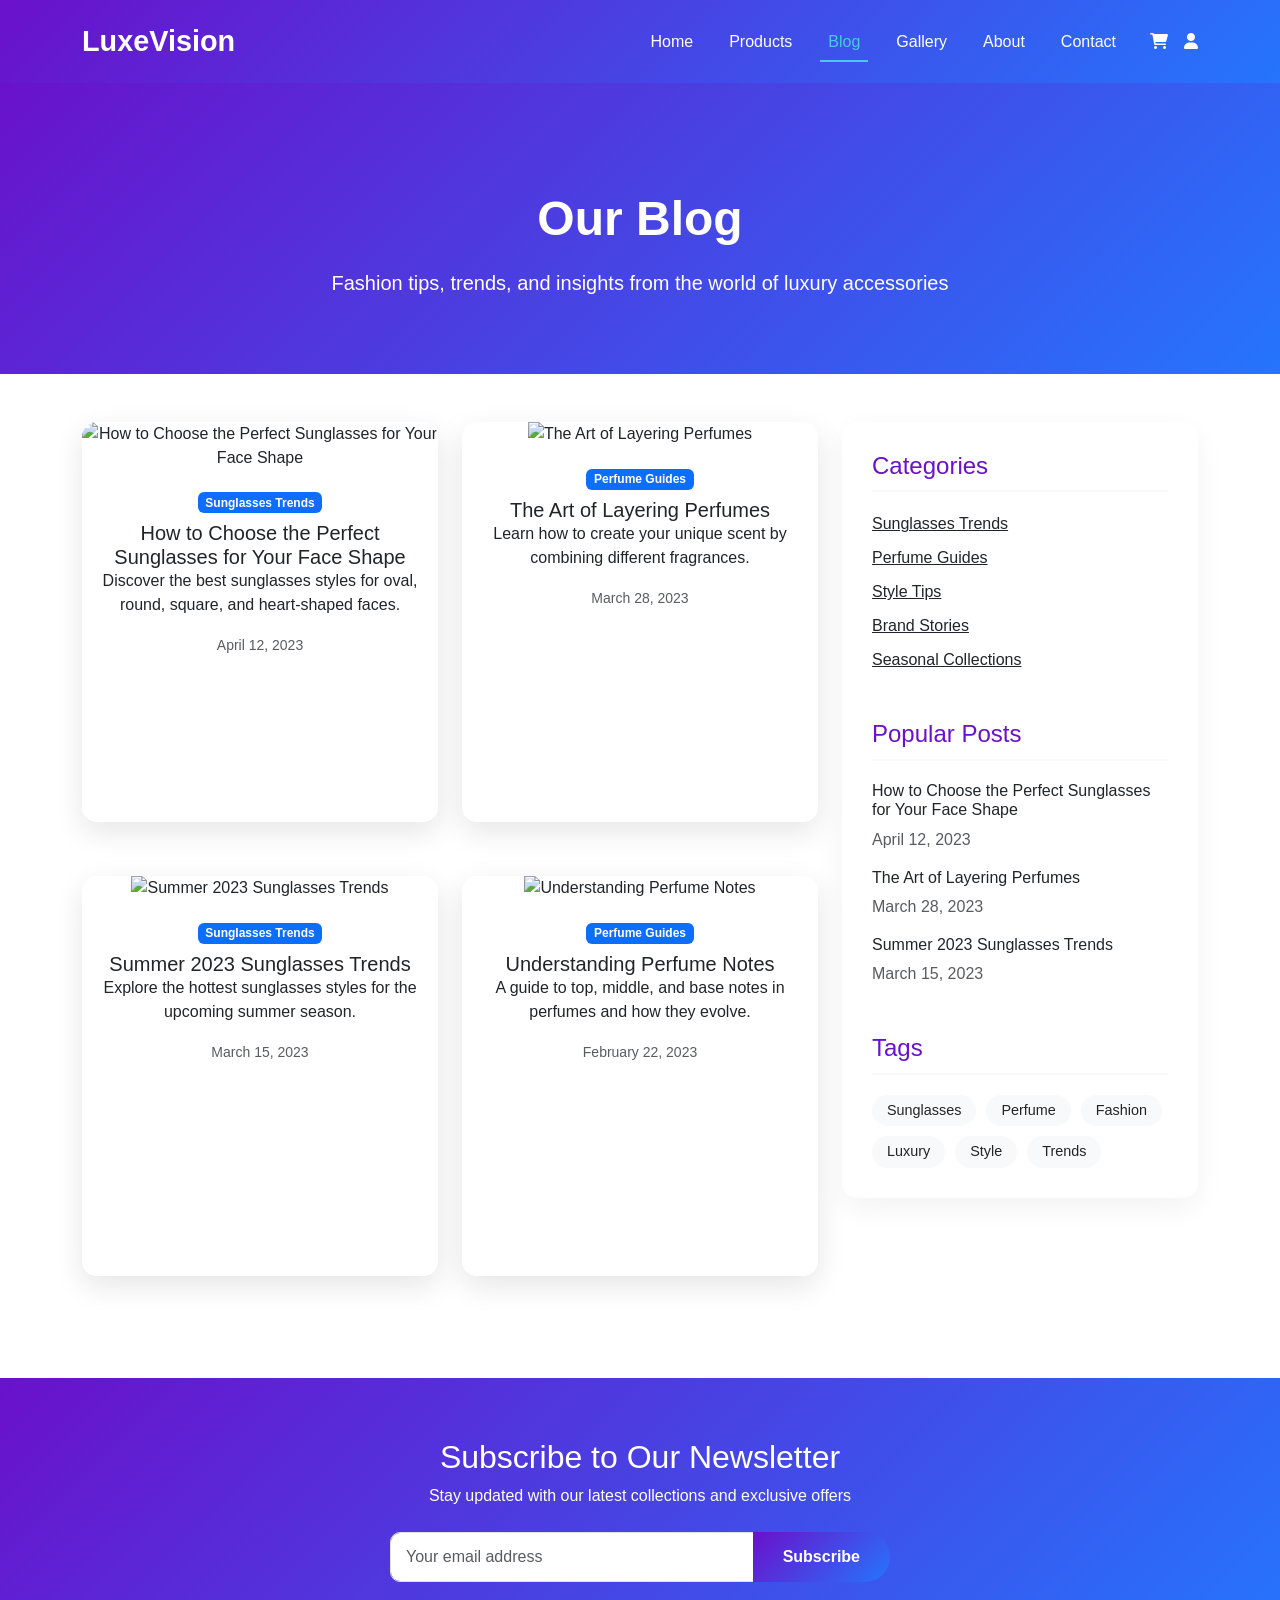
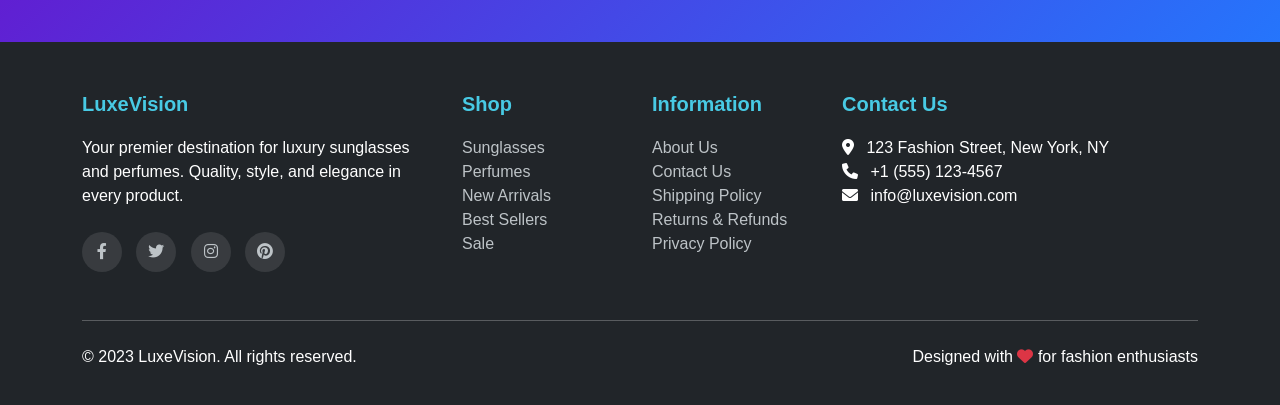
==== blog.html @ 8e164a1c "Add files via upload" ====
<!DOCTYPE html>
<html lang="en">
<head>
    <meta charset="UTF-8">
    <meta name="viewport" content="width=device-width, initial-scale=1.0">
    <title>Blog | LuxeVision</title>
    <link href="https://cdn.jsdelivr.net/npm/bootstrap@5.3.0-alpha1/dist/css/bootstrap.min.css" rel="stylesheet">
    <link rel="stylesheet" href="https://cdnjs.cloudflare.com/ajax/libs/font-awesome/6.0.0/css/all.min.css">
    <link rel="stylesheet" href="style.css">
</head>
<body>
    <!-- Navigation -->
    <nav class="navbar navbar-expand-lg navbar-dark fixed-top">
        <div class="container">
            <a class="navbar-brand" href="home.html">LuxeVision</a>
            <button class="navbar-toggler" type="button" data-bs-toggle="collapse" data-bs-target="#navbarNav">
                <span class="navbar-toggler-icon"></span>
            </button>
            <div class="collapse navbar-collapse" id="navbarNav">
                <ul class="navbar-nav ms-auto">
                    <li class="nav-item">
                        <a class="nav-link" href="home.html">Home</a>
                    </li>
                    <li class="nav-item">
                        <a class="nav-link" href="product.html">Products</a>
                    </li>
                    <li class="nav-item">
                        <a class="nav-link active" href="blog.html">Blog</a>
                    </li>
                    <li class="nav-item">
                        <a class="nav-link" href="gallery.html">Gallery</a>
                    </li>
                    <li class="nav-item">
                        <a class="nav-link" href="about us.html">About</a>
                    </li>
                    <li class="nav-item">
                        <a class="nav-link" href="contact.html">Contact</a>
                    </li>
                </ul>
                <div class="d-flex ms-3">
                    <a href="#" class="text-white me-3"><i class="fas fa-shopping-cart"></i></a>
                    <a href="#" class="text-white"><i class="fas fa-user"></i></a>
                </div>
            </div>
        </div>
    </nav>

    <!-- Page Header -->
    <section class="page-header">
        <div class="container">
            <div class="row">
                <div class="col-md-12 text-center">
                    <h1>Our Blog</h1>
                    <p class="lead">Fashion tips, trends, and insights from the world of luxury accessories</p>
                </div>
            </div>
        </div>
    </section>

    <!-- Blog Section -->
    <section class="py-5">
        <div class="container">
            <div class="row">
                <div class="col-lg-8">
                    <div class="row" id="blog-posts">
                        <!-- Blog posts will be loaded by JavaScript -->
                    </div>
                </div>
                <div class="col-lg-4">
                    <div class="sidebar">
                        <div class="sidebar-widget mb-5">
                            <h4>Categories</h4>
                            <ul class="list-unstyled">
                                <li><a href="#">Sunglasses Trends</a></li>
                                <li><a href="#">Perfume Guides</a></li>
                                <li><a href="#">Style Tips</a></li>
                                <li><a href="#">Brand Stories</a></li>
                                <li><a href="#">Seasonal Collections</a></li>
                            </ul>
                        </div>
                        <div class="sidebar-widget mb-5">
                            <h4>Popular Posts</h4>
                            <div class="popular-post mb-3">
                                <h6><a href="#">How to Choose the Perfect Sunglasses for Your Face Shape</a></h6>
                                <span class="text-muted">April 12, 2023</span>
                            </div>
                            <div class="popular-post mb-3">
                                <h6><a href="#">The Art of Layering Perfumes</a></h6>
                                <span class="text-muted">March 28, 2023</span>
                            </div>
                            <div class="popular-post mb-3">
                                <h6><a href="#">Summer 2023 Sunglasses Trends</a></h6>
                                <span class="text-muted">March 15, 2023</span>
                            </div>
                        </div>
                        <div class="sidebar-widget">
                            <h4>Tags</h4>
                            <div class="tags">
                                <a href="#" class="tag">Sunglasses</a>
                                <a href="#" class="tag">Perfume</a>
                                <a href="#" class="tag">Fashion</a>
                                <a href="#" class="tag">Luxury</a>
                                <a href="#" class="tag">Style</a>
                                <a href="#" class="tag">Trends</a>
                            </div>
                        </div>
                    </div>
                </div>
            </div>
        </div>
    </section>

    <!-- Newsletter -->
    <section class="newsletter-section">
        <div class="container">
            <div class="row text-center">
                <div class="col-md-8 mx-auto">
                    <h2>Subscribe to Our Newsletter</h2>
                    <p class="mb-4">Stay updated with our latest collections and exclusive offers</p>
                    <form class="newsletter-form">
                        <div class="input-group">
                            <input type="email" class="form-control" placeholder="Your email address" required>
                            <button class="btn btn-primary" type="submit">Subscribe</button>
                        </div>
                    </form>
                </div>
            </div>
        </div>
    </section>

    <!-- Footer -->
    <footer>
        <div class="container">
            <div class="row">
                <div class="col-md-4 mb-4">
                    <h5>LuxeVision</h5>
                    <p>Your premier destination for luxury sunglasses and perfumes. Quality, style, and elegance in every product.</p>
                    <div class="social-icons mt-4">
                        <a href="#"><i class="fab fa-facebook-f"></i></a>
                        <a href="#"><i class="fab fa-twitter"></i></a>
                        <a href="#"><i class="fab fa-instagram"></i></a>
                        <a href="#"><i class="fab fa-pinterest"></i></a>
                    </div>
                </div>
                <div class="col-md-2 mb-4">
                    <h5>Shop</h5>
                    <ul class="list-unstyled">
                        <li><a href="product.html#sunglasses">Sunglasses</a></li>
                        <li><a href="product.html#perfumes">Perfumes</a></li>
                        <li><a href="product.html">New Arrivals</a></li>
                        <li><a href="product.html">Best Sellers</a></li>
                        <li><a href="product.html">Sale</a></li>
                    </ul>
                </div>
                <div class="col-md-2 mb-4">
                    <h5>Information</h5>
                    <ul class="list-unstyled">
                        <li><a href="about us.html">About Us</a></li>
                        <li><a href="contact.html">Contact Us</a></li>
                        <li><a href="#">Shipping Policy</a></li>
                        <li><a href="#">Returns & Refunds</a></li>
                        <li><a href="#">Privacy Policy</a></li>
                    </ul>
                </div>
                <div class="col-md-4 mb-4">
                    <h5>Contact Us</h5>
                    <ul class="list-unstyled">
                        <li><i class="fas fa-map-marker-alt me-2"></i> 123 Fashion Street, New York, NY</li>
                        <li><i class="fas fa-phone me-2"></i> +1 (555) 123-4567</li>
                        <li><i class="fas fa-envelope me-2"></i> info@luxevision.com</li>
                    </ul>
                </div>
            </div>
            <hr class="my-4">
            <div class="row">
                <div class="col-md-6">
                    <p>&copy; 2023 LuxeVision. All rights reserved.</p>
                </div>
                <div class="col-md-6 text-md-end">
                    <p>Designed with <i class="fas fa-heart text-danger"></i> for fashion enthusiasts</p>
                </div>
            </div>
        </div>
    </footer>

    <script src="https://cdn.jsdelivr.net/npm/bootstrap@5.3.0-alpha1/dist/js/bootstrap.bundle.min.js"></script>
    <script src="m&v.js"></script>
    <script>
        // Load blog posts on page load
        document.addEventListener('DOMContentLoaded', function() {
            loadBlogPosts();
        });
    </script>
</body>
</html>
---- style.css ----
:root {
    --primary-color: #6a11cb;
    --secondary-color: #ff6b6b;
    --accent-color: #48cae4;
    --light-color: #f8f9fa;
    --dark-color: #212529;
    --success-color: #4bb543;
    --warning-color: #ffcc00;
}

body {
    font-family: 'Segoe UI', Tahoma, Geneva, Verdana, sans-serif;
    color: var(--dark-color);
    overflow-x: hidden;
}

/* Navbar */
.navbar {
    background: linear-gradient(135deg, var(--primary-color), #2575fc);
    padding: 15px 0;
    transition: all 0.3s ease;
    box-shadow: 0 2px 10px rgba(0, 0, 0, 0.1);
}

.navbar-brand {
    font-weight: 700;
    font-size: 1.8rem;
    color: white;
}

.navbar-nav .nav-link {
    color: white;
    font-weight: 500;
    margin: 0 10px;
    transition: color 0.3s;
    position: relative;
}

.navbar-nav .nav-link:hover,
.navbar-nav .nav-link.active {
    color: var(--accent-color);
}

.navbar-nav .nav-link::after {
    content: '';
    position: absolute;
    width: 0;
    height: 2px;
    bottom: 0;
    left: 0;
    background-color: var(--accent-color);
    transition: width 0.3s;
}

.navbar-nav .nav-link:hover::after,
.navbar-nav .nav-link.active::after {
    width: 100%;
}

/* Page Header */
.page-header {
    background: linear-gradient(135deg, var(--primary-color), #2575fc);
    color: white;
    padding: 120px 0 60px;
    margin-top: 70px;
    text-align: center;
}

.page-header h1 {
    font-size: 3rem;
    font-weight: 700;
    margin-bottom: 20px;
}

/* Hero Section */
.hero-section {
    background: linear-gradient(rgba(0, 0, 0, 0.7), rgba(0, 0, 0, 0.7)), 
                url("sunglasses.jpg");
    background-size: cover;
    background-position: center;
    height: 80vh;
    display: flex;
    align-items: center;
    color: white;
    text-align: center;
    margin-top: 70px;
}

.hero-section h1 {
    font-size: 3.5rem;
    font-weight: 700;
    margin-bottom: 20px;
}

.hero-section p {
    font-size: 1.2rem;
    margin-bottom: 30px;
}

/* Buttons */
.btn-primary {
    background: linear-gradient(135deg, var(--primary-color), #2575fc);
    border: none;
    padding: 12px 30px;
    border-radius: 30px;
    font-weight: 600;
    transition: all 0.3s;
}

.btn-primary:hover {
    transform: translateY(-3px);
    box-shadow: 0 10px 20px rgba(0, 0, 0, 0.2);
}

.btn-outline-light {
    border: 2px solid white;
    padding: 12px 30px;
    border-radius: 30px;
    font-weight: 600;
    transition: all 0.3s;
}

.btn-outline-light:hover {
    background-color: white;
    color: var(--primary-color);
    transform: translateY(-3px);
}

/* Category Cards */
.category-card {
    border-radius: 15px;
    overflow: hidden;
    transition: transform 0.3s;
    margin-bottom: 30px;
    box-shadow: 0 10px 30px rgba(0, 0, 0, 0.1);
    border: none;
}

.category-card:hover {
    transform: translateY(-10px);
}

.category-card img {
    height: 250px;
    object-fit: cover;
}

.category-card .card-body {
    padding: 25px;
}

/* Product Cards */
.product-card {
    border: none;
    border-radius: 15px;
    overflow: hidden;
    transition: all 0.3s;
    margin-bottom: 30px;
    box-shadow: 0 5px 15px rgba(0, 0, 0, 0.08);
}

.product-card:hover {
    transform: translateY(-5px);
    box-shadow: 0 15px 30px rgba(0, 0, 0, 0.15);
}

.product-card img {
    height: 200px;
    object-fit: cover;
}

.product-card .card-body {
    padding: 20px;
}

.product-card .price {
    font-weight: 700;
    color: var(--secondary-color);
    font-size: 1.2rem;
}

/* Filter Buttons */
.filter-buttons {
    margin: 30px 0;
}

.filter-btn {
    background-color: var(--light-color);
    border: none;
    padding: 10px 25px;
    margin: 0 5px 10px;
    border-radius: 30px;
    transition: all 0.3s;
    font-weight: 500;
}

.filter-btn:hover, .filter-btn.active {
    background: linear-gradient(135deg, var(--primary-color), #2575fc);
    color: white;
    transform: translateY(-2px);
}

/* Testimonials */
.testimonial-card {
    background-color: white;
    border-radius: 15px;
    padding: 30px;
    margin: 15px 0;
    box-shadow: 0 10px 30px rgba(0, 0, 0, 0.05);
    transition: transform 0.3s;
}

.testimonial-card:hover {
    transform: translateY(-5px);
}

.testimonial-card img {
    width: 70px;
    height: 70px;
    border-radius: 50%;
    object-fit: cover;
    margin-bottom: 15px;
}

/* Blog Flip Cards */
.blog-card {
    perspective: 1000px;
    height: 400px;
    margin-bottom: 30px;
}

.blog-card-inner {
    position: relative;
    width: 100%;
    height: 100%;
    text-align: center;
    transition: transform 0.8s;
    transform-style: preserve-3d;
    border-radius: 15px;
    box-shadow: 0 10px 30px rgba(0, 0, 0, 0.1);
}

.blog-card:hover .blog-card-inner {
    transform: rotateY(180deg);
}

.blog-card-front, .blog-card-back {
    position: absolute;
    width: 100%;
    height: 100%;
    -webkit-backface-visibility: hidden;
    backface-visibility: hidden;
    border-radius: 15px;
    overflow: hidden;
}

.blog-card-front {
    background-color: white;
    color: var(--dark-color);
}

.blog-card-front img {
    width: 100%;
    height: 200px;
    object-fit: cover;
}

.blog-card-front .card-body {
    padding: 20px;
}

.blog-card-back {
    background: linear-gradient(135deg, var(--primary-color), #2575fc);
    color: white;
    transform: rotateY(180deg);
    display: flex;
    align-items: center;
    justify-content: center;
    padding: 20px;
}

.blog-card-back .card-body {
    padding: 20px;
}

/* Gallery */
.gallery-item {
    position: relative;
    margin-bottom: 30px;
    border-radius: 15px;
    overflow: hidden;
    box-shadow: 0 5px 15px rgba(0, 0, 0, 0.1);
}

.gallery-item img {
    width: 100%;
    height: 250px;
    object-fit: cover;
    transition: transform 0.5s;
}

.gallery-item:hover img {
    transform: scale(1.1);
}

.gallery-overlay {
    position: absolute;
    top: 0;
    left: 0;
    width: 100%;
    height: 100%;
    background: rgba(0, 0, 0, 0.7);
    display: flex;
    align-items: center;
    justify-content: center;
    opacity: 0;
    transition: opacity 0.3s;
}

.gallery-item:hover .gallery-overlay {
    opacity: 1;
}

/* About Page */
.value-card {
    padding: 30px 20px;
    text-align: center;
    border-radius: 15px;
    background-color: white;
    box-shadow: 0 10px 30px rgba(0, 0, 0, 0.05);
    transition: transform 0.3s;
    height: 100%;
}

.value-card:hover {
    transform: translateY(-10px);
}

.value-card i {
    font-size: 3rem;
    color: var(--primary-color);
    margin-bottom: 20px;
}

.team-card {
    text-align: center;
    margin-bottom: 30px;
}

.team-card img {
    width: 200px;
    height: 200px;
    border-radius: 50%;
    object-fit: cover;
    margin-bottom: 20px;
    border: 5px solid white;
    box-shadow: 0 10px 30px rgba(0, 0, 0, 0.1);
}

/* Contact Page */
.contact-info {
    background-color: white;
    padding: 30px;
    border-radius: 15px;
    box-shadow: 0 10px 30px rgba(0, 0, 0, 0.05);
}

.contact-item {
    display: flex;
    align-items: flex-start;
    margin-bottom: 25px;
}

.contact-icon {
    width: 50px;
    height: 50px;
    background: linear-gradient(135deg, var(--primary-color), #2575fc);
    border-radius: 50%;
    display: flex;
    align-items: center;
    justify-content: center;
    margin-right: 15px;
    color: white;
    font-size: 1.2rem;
}

.contact-details h5 {
    margin-bottom: 5px;
    color: var(--primary-color);
}

.map-container {
    border-radius: 15px;
    overflow: hidden;
    box-shadow: 0 10px 30px rgba(0, 0, 0, 0.1);
}

#map {
    height: 400px;
    width: 100%;
    background: linear-gradient(135deg, var(--primary-color), #2575fc);
    display: flex;
    align-items: center;
    justify-content: center;
    color: white;
    font-size: 1.2rem;
}

.accordion-button {
    font-weight: 600;
    padding: 20px;
}

.accordion-button:not(.collapsed) {
    background-color: var(--light-color);
    color: var(--primary-color);
}

.accordion-body {
    padding: 20px;
}

/* Form Styles */
.form-control {
    padding: 12px 15px;
    border-radius: 10px;
    border: 1px solid #e0e0e0;
    transition: all 0.3s;
}

.form-control:focus {
    border-color: var(--primary-color);
    box-shadow: 0 0 0 0.2rem rgba(106, 17, 203, 0.25);
}

/* Newsletter */
.newsletter-section {
    background: linear-gradient(135deg, var(--primary-color), #2575fc);
    color: white;
    padding: 60px 0;
}

.newsletter-form {
    max-width: 500px;
    margin: 0 auto;
}

/* Footer */
footer {
    background-color: var(--dark-color);
    color: white;
    padding: 50px 0 20px;
}

footer h5 {
    margin-bottom: 20px;
    font-weight: 600;
    color: var(--accent-color);
}

footer a {
    color: #bdc3c7;
    text-decoration: none;
    transition: color 0.3s;
}

footer a:hover {
    color: white;
}

.social-icons a {
    display: inline-block;
    width: 40px;
    height: 40px;
    background-color: rgba(255, 255, 255, 0.1);
    border-radius: 50%;
    text-align: center;
    line-height: 40px;
    margin-right: 10px;
    transition: all 0.3s;
}

.social-icons a:hover {
    background: linear-gradient(135deg, var(--primary-color), #2575fc);
    transform: translateY(-5px);
}

/* Blog Sidebar */
.sidebar {
    padding: 30px;
    background-color: white;
    border-radius: 15px;
    box-shadow: 0 10px 30px rgba(0, 0, 0, 0.05);
}

.sidebar-widget h4 {
    color: var(--primary-color);
    margin-bottom: 20px;
    padding-bottom: 10px;
    border-bottom: 2px solid var(--light-color);
}

.sidebar-widget ul li {
    margin-bottom: 10px;
}

.sidebar-widget ul li a {
    color: var(--dark-color);
    transition: color 0.3s;
}

.sidebar-widget ul li a:hover {
    color: var(--primary-color);
}

.popular-post h6 a {
    color: var(--dark-color);
    text-decoration: none;
    transition: color 0.3s;
}

.popular-post h6 a:hover {
    color: var(--primary-color);
}

.tags {
    display: flex;
    flex-wrap: wrap;
    gap: 10px;
}

.tag {
    background-color: var(--light-color);
    padding: 5px 15px;
    border-radius: 20px;
    font-size: 0.9rem;
    color: var(--dark-color);
    text-decoration: none;
    transition: all 0.3s;
}

.tag:hover {
    background: linear-gradient(135deg, var(--primary-color), #2575fc);
    color: white;
}

/* Responsive Adjustments */
@media (max-width: 768px) {
    .hero-section h1 {
        font-size: 2.5rem;
    }
    
    .hero-section p {
        font-size: 1rem;
    }
    
    .category-card img {
        height: 200px;
    }
    
    .navbar-nav {
        text-align: center;
        margin-top: 15px;
    }
    
    .navbar-nav .nav-link {
        margin: 5px 0;
    }
    
    .page-header h1 {
        font-size: 2.5rem;
    }
    
    .blog-card {
        height: 350px;
    }
}

/* Smooth scrolling */
html {
    scroll-behavior: smooth;
}

/* Loading animation for products */
.loading {
    opacity: 0.7;
    pointer-events: none;
}

/* Cart badge */
.cart-badge {
    position: absolute;
    top: -8px;
    right: -8px;
    background-color: var(--secondary-color);
    color: white;
    border-radius: 50%;
    width: 20px;
    height: 20px;
    font-size: 0.8rem;
    display: flex;
    align-items: center;
    justify-content: center;
}

/* Toast notification */
.toast {
    border-radius: 10px;
    box-shadow: 0 5px 15px rgba(0, 0, 0, 0.1);
}
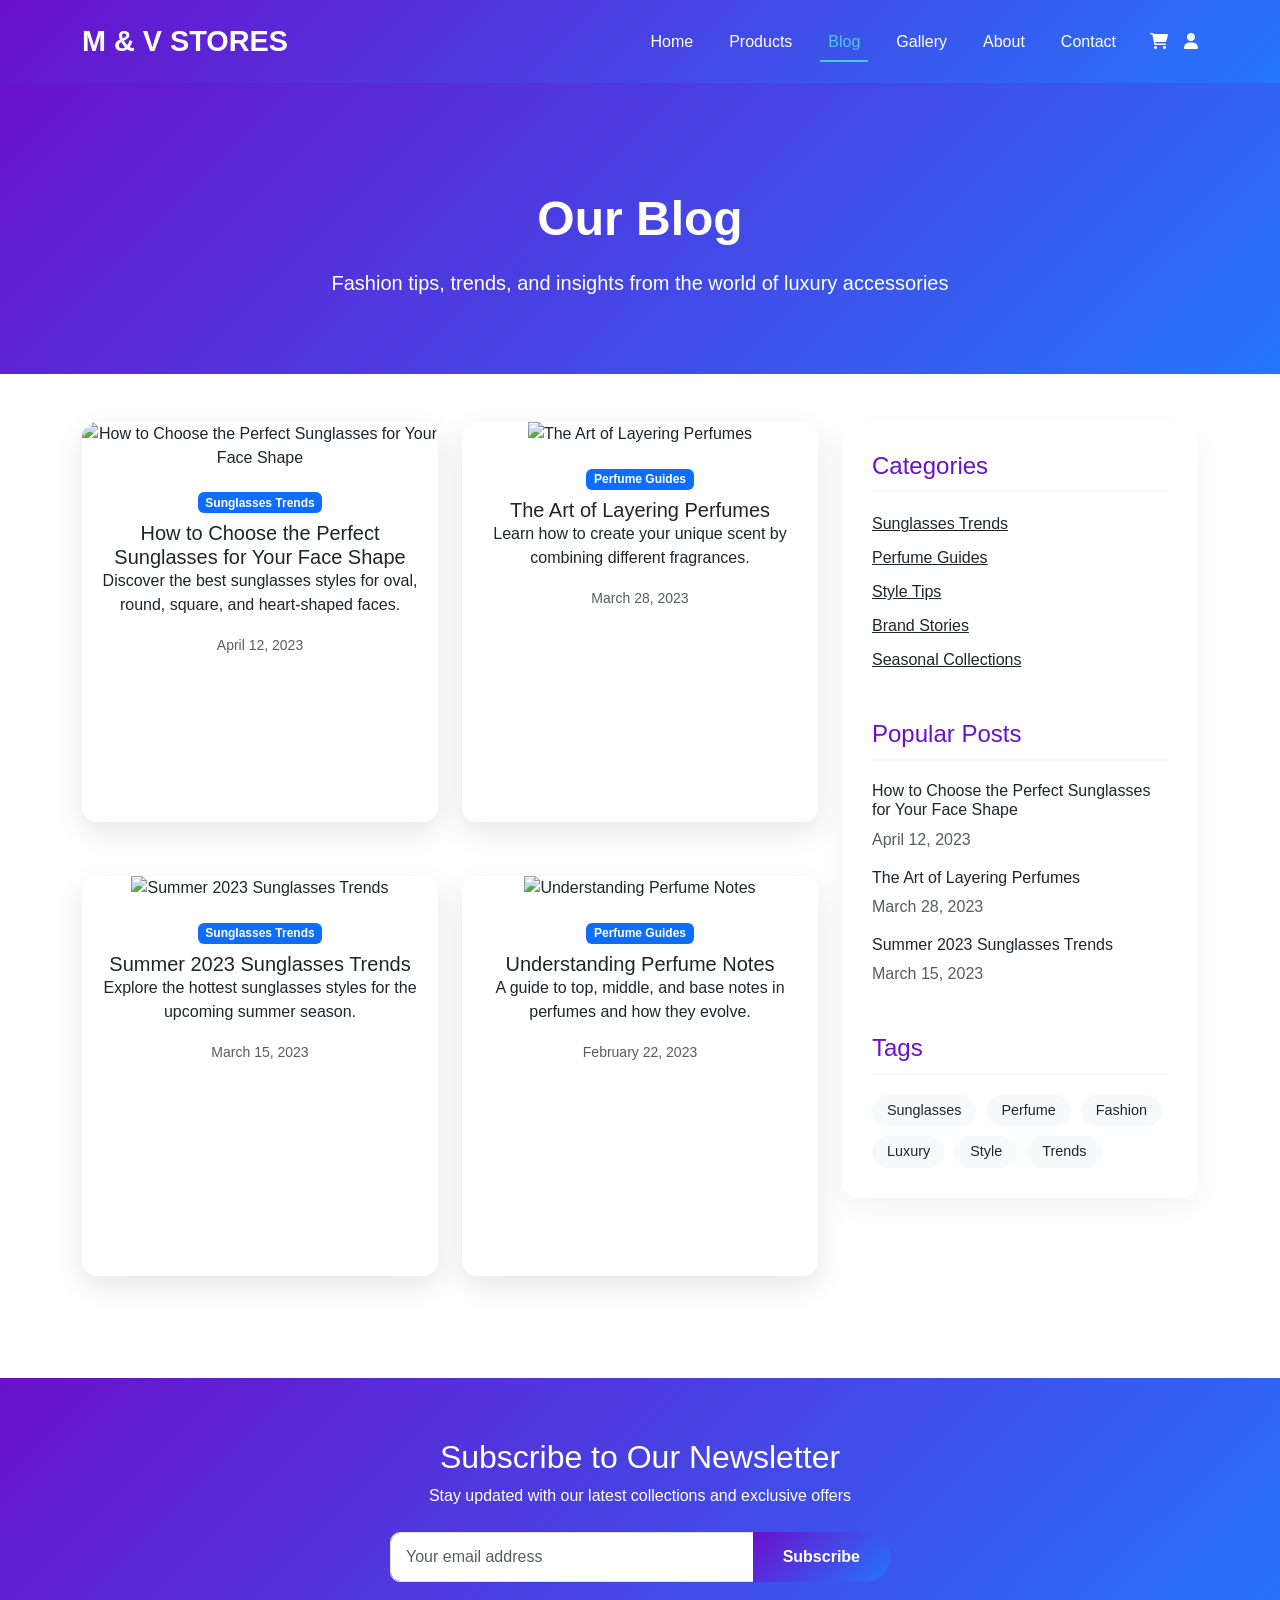
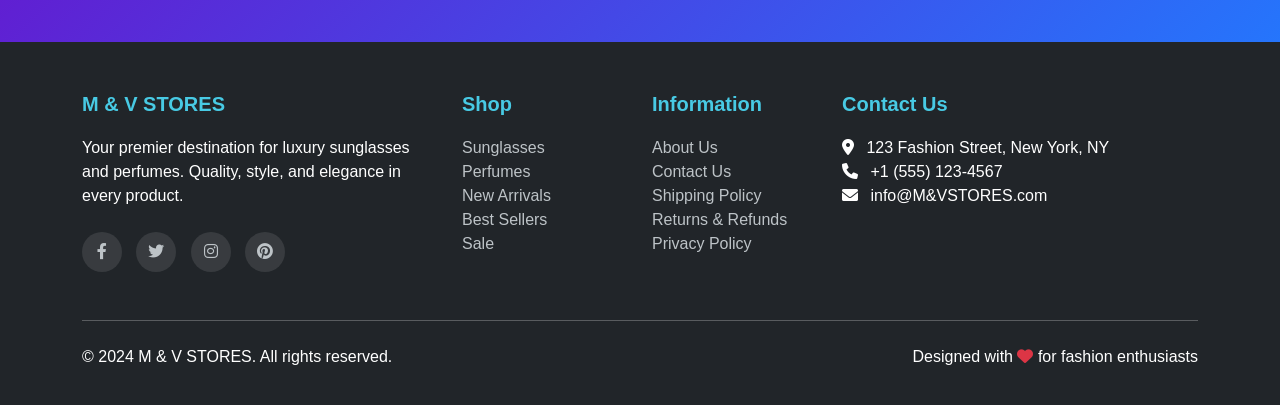
==== commit 6ff3a748: "Update branding from LuxeVision to M & V STORES" ====
--- a/blog.html
+++ b/blog.html
@@ -3,7 +3,7 @@
 <head>
     <meta charset="UTF-8">
     <meta name="viewport" content="width=device-width, initial-scale=1.0">
-    <title>Blog | LuxeVision</title>
+    <title>Blog |  M & V STORES</title>
     <link href="https://cdn.jsdelivr.net/npm/bootstrap@5.3.0-alpha1/dist/css/bootstrap.min.css" rel="stylesheet">
     <link rel="stylesheet" href="https://cdnjs.cloudflare.com/ajax/libs/font-awesome/6.0.0/css/all.min.css">
     <link rel="stylesheet" href="style.css">
@@ -12,7 +12,7 @@
     <!-- Navigation -->
     <nav class="navbar navbar-expand-lg navbar-dark fixed-top">
         <div class="container">
-            <a class="navbar-brand" href="home.html">LuxeVision</a>
+            <a class="navbar-brand" href="home.html"> M & V STORES</a>
             <button class="navbar-toggler" type="button" data-bs-toggle="collapse" data-bs-target="#navbarNav">
                 <span class="navbar-toggler-icon"></span>
             </button>
@@ -133,7 +133,7 @@
         <div class="container">
             <div class="row">
                 <div class="col-md-4 mb-4">
-                    <h5>LuxeVision</h5>
+                    <h5> M & V STORES</h5>
                     <p>Your premier destination for luxury sunglasses and perfumes. Quality, style, and elegance in every product.</p>
                     <div class="social-icons mt-4">
                         <a href="#"><i class="fab fa-facebook-f"></i></a>
@@ -167,14 +167,14 @@
                     <ul class="list-unstyled">
                         <li><i class="fas fa-map-marker-alt me-2"></i> 123 Fashion Street, New York, NY</li>
                         <li><i class="fas fa-phone me-2"></i> +1 (555) 123-4567</li>
-                        <li><i class="fas fa-envelope me-2"></i> info@luxevision.com</li>
+                        <li><i class="fas fa-envelope me-2"></i> info@M&VSTORES.com</li>
                     </ul>
                 </div>
             </div>
             <hr class="my-4">
             <div class="row">
                 <div class="col-md-6">
-                    <p>&copy; 2023 LuxeVision. All rights reserved.</p>
+                    <p>&copy; 2024  M & V STORES. All rights reserved.</p>
                 </div>
                 <div class="col-md-6 text-md-end">
                     <p>Designed with <i class="fas fa-heart text-danger"></i> for fashion enthusiasts</p>
@@ -192,4 +192,4 @@
         });
     </script>
 </body>
-</html>+</html>
